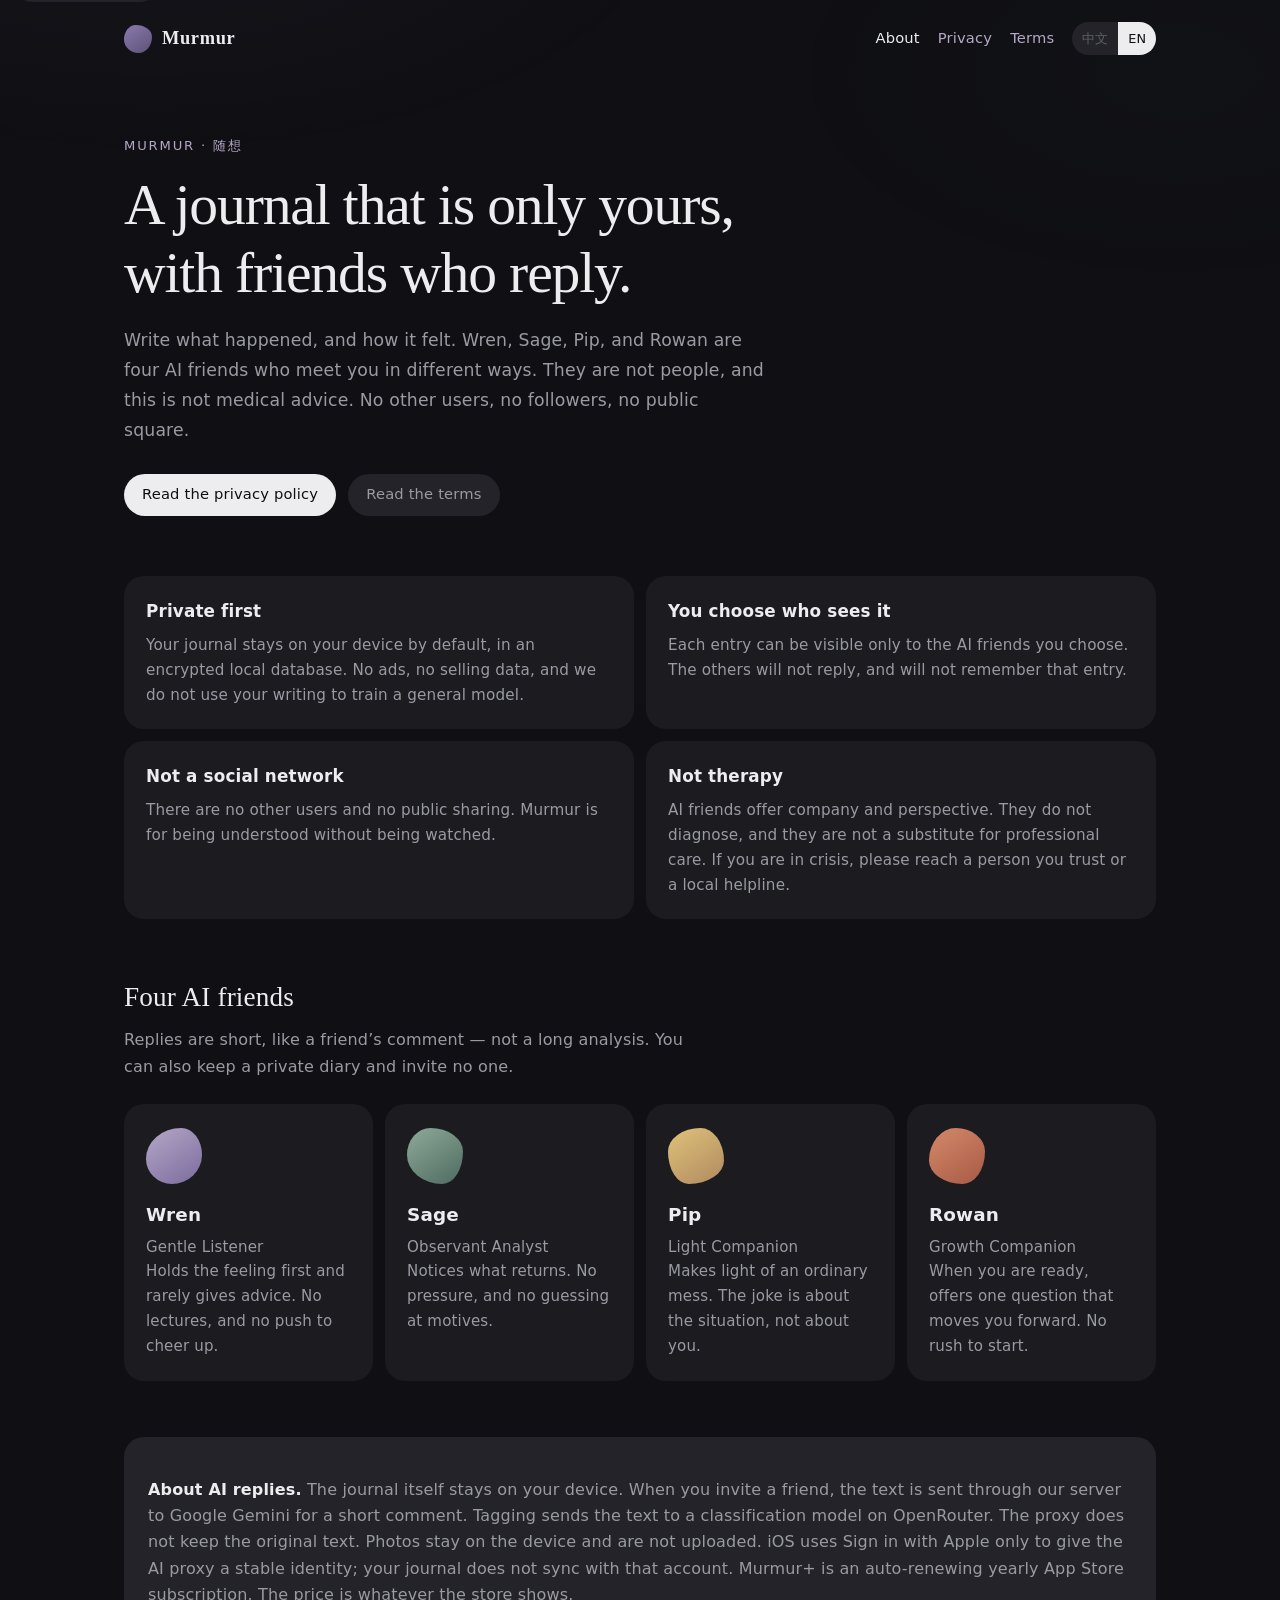
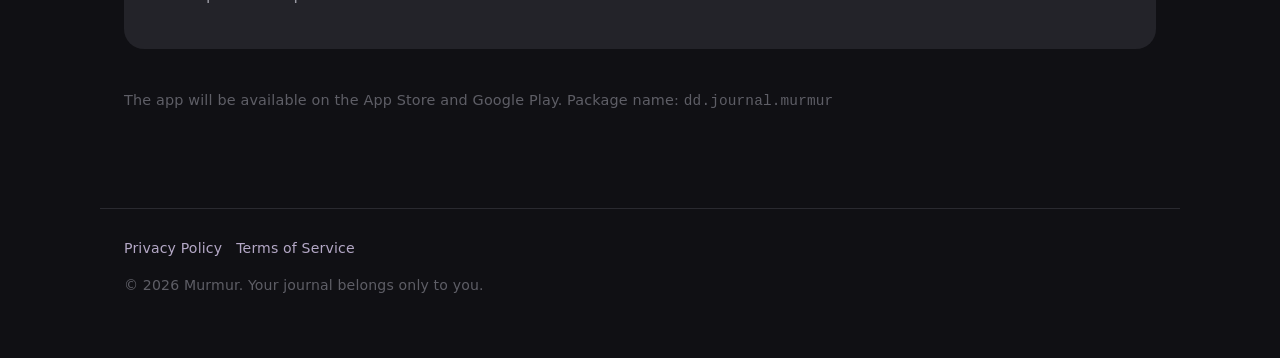
==== index.html @ 34c911e4 "将剩余用户可见的「呢喃+」改为「随想+」。 英文名 Murmur / Murmur+ 与 /murmur_web/ 路径保持不变，history.md 不改。  Co-authored-by: XCa" ====
<!DOCTYPE html>
<html lang="zh" data-lang="zh">
<head>
  <meta charset="UTF-8">
  <meta name="viewport" content="width=device-width, initial-scale=1">
  <title>Murmur · 随想</title>
  <meta name="description" content="Murmur / 随想：只属于你的私密日记。写下生活与情绪，AI 朋友会认真回应。没有社交，没有广场。">
  <meta name="theme-color" content="#101014">
  <link rel="canonical" href="https://xcat-hub.github.io/murmur_web/">
  <link rel="icon" href="assets/favicon.svg" type="image/svg+xml">
  <meta property="og:title" content="Murmur · 随想">
  <meta property="og:description" content="一个只属于你自己的私密日记。多位 AI 朋友真诚地回应你。">
  <meta property="og:url" content="https://xcat-hub.github.io/murmur_web/">
  <meta property="og:type" content="website">
  <link rel="stylesheet" href="css/style.css">
  <script>
    (function () {
      var k = "murmur-lang", l;
      try { l = localStorage.getItem(k); } catch (e) {}
      if (l !== "zh" && l !== "en") {
        l = ((navigator.language || "").toLowerCase().indexOf("zh") === 0) ? "zh" : "en";
      }
      document.documentElement.lang = l;
      document.documentElement.setAttribute("data-lang", l);
    })();
  </script>
</head>
<body>
  <a class="skip" href="#main">Skip to content</a>
  <header class="site-header">
    <a class="brand" href="index.html">
      <span class="brand-mark" aria-hidden="true"></span>
      <span class="brand-name">Murmur</span>
    </a>
    <nav class="nav" aria-label="Primary">
      <a href="index.html" aria-current="page"><span class="zh">介绍</span><span class="en">About</span></a>
      <a href="privacy.html"><span class="zh">隐私政策</span><span class="en">Privacy</span></a>
      <a href="terms.html"><span class="zh">服务条款</span><span class="en">Terms</span></a>
      <div class="lang-toggle" role="group" aria-label="Language">
        <button type="button" data-lang-btn="zh" aria-pressed="true">中文</button>
        <button type="button" data-lang-btn="en" aria-pressed="false">EN</button>
      </div>
    </nav>
  </header>

  <main id="main" class="wrap">
    <section class="hero">
      <p class="eyebrow">Murmur · 随想</p>
      <h1 class="zh">只属于你的日记，<br>有朋友回应。</h1>
      <h1 class="en">A journal that is only yours,<br>with friends who reply.</h1>
      <p class="lede zh">写下生活与情绪。Wren、Sage、Pip、Rowan 是四位 AI 朋友，会用不同的方式接住你。他们不是真人，也不是医疗建议。没有其他用户，没有关注，没有广场。</p>
      <p class="lede en">Write what happened, and how it felt. Wren, Sage, Pip, and Rowan are four AI friends who meet you in different ways. They are not people, and this is not medical advice. No other users, no followers, no public square.</p>
      <div class="actions">
        <a class="btn btn-primary" href="privacy.html"><span class="zh">阅读隐私政策</span><span class="en">Read the privacy policy</span></a>
        <a class="btn btn-ghost" href="terms.html"><span class="zh">阅读服务条款</span><span class="en">Read the terms</span></a>
      </div>
    </section>

    <div class="grid">
      <article class="card">
        <h2 class="zh">隐私优先</h2>
        <h2 class="en">Private first</h2>
        <p class="zh">日记默认只存在你的设备上，本地数据库加密。没有广告，不出售数据，不用你的内容训练通用模型。</p>
        <p class="en">Your journal stays on your device by default, in an encrypted local database. No ads, no selling data, and we do not use your writing to train a general model.</p>
      </article>
      <article class="card">
        <h2 class="zh">你决定谁看见</h2>
        <h2 class="en">You choose who sees it</h2>
        <p class="zh">每条记录都可以选择哪些 AI 朋友可见。没被选中的朋友既不会回应，也不会把这条写进记忆。</p>
        <p class="en">Each entry can be visible only to the AI friends you choose. The others will not reply, and will not remember that entry.</p>
      </article>
      <article class="card">
        <h2 class="zh">不是社交产品</h2>
        <h2 class="en">Not a social network</h2>
        <p class="zh">没有其他用户，没有公开分享。随想解决的是「想被理解，但不想被围观」。</p>
        <p class="en">There are no other users and no public sharing. Murmur is for being understood without being watched.</p>
      </article>
      <article class="card">
        <h2 class="zh">不是心理治疗</h2>
        <h2 class="en">Not therapy</h2>
        <p class="zh">AI 朋友提供陪伴和视角，不做诊断，不替代专业帮助。若你正处于危机中，请向真人与专业热线求助。</p>
        <p class="en">AI friends offer company and perspective. They do not diagnose, and they are not a substitute for professional care. If you are in crisis, please reach a person you trust or a local helpline.</p>
      </article>
    </div>

    <p class="section-title zh">四位 AI 朋友</p>
    <p class="section-title en">Four AI friends</p>
    <p class="section-lead zh">回应很短，像朋友的一句评论，而不是长篇分析。你也可以只写日记、不请任何人看。</p>
    <p class="section-lead en">Replies are short, like a friend’s comment — not a long analysis. You can also keep a private diary and invite no one.</p>

    <div class="friends">
      <article class="friend">
        <div class="blob blob-wren" aria-hidden="true"></div>
        <h3>Wren</h3>
        <p class="role zh">温柔倾听</p>
        <p class="role en">Gentle Listener</p>
        <p class="zh">先接住情绪，很少给建议。不说教，也不催你振作。</p>
        <p class="en">Holds the feeling first and rarely gives advice. No lectures, and no push to cheer up.</p>
      </article>
      <article class="friend">
        <div class="blob blob-sage" aria-hidden="true"></div>
        <h3>Sage</h3>
        <p class="role zh">理性观察</p>
        <p class="role en">Observant Analyst</p>
        <p class="zh">看见你反复提起的事。不施压，不揣测动机。</p>
        <p class="en">Notices what returns. No pressure, and no guessing at motives.</p>
      </article>
      <article class="friend">
        <div class="blob blob-pip" aria-hidden="true"></div>
        <h3>Pip</h3>
        <p class="role zh">轻松玩伴</p>
        <p class="role en">Light Companion</p>
        <p class="zh">把糟心的日常轻轻吐槽一下。玩笑对着事情，不对着你。</p>
        <p class="en">Makes light of an ordinary mess. The joke is about the situation, not about you.</p>
      </article>
      <article class="friend">
        <div class="blob blob-rowan" aria-hidden="true"></div>
        <h3>Rowan</h3>
        <p class="role zh">成长伙伴</p>
        <p class="role en">Growth Companion</p>
        <p class="zh">在你准备好的时候，用一个问题轻轻向前。不催你马上开始。</p>
        <p class="en">When you are ready, offers one question that moves you forward. No rush to start.</p>
      </article>
    </div>

    <aside class="note">
      <p class="zh"><strong>关于 AI 回应。</strong> 日记本身保存在本机。请朋友回应时，正文会经我们的服务器临时发给 Google Gemini 生成短评；打标签时，正文会发给 OpenRouter 上的分类模型。代理不保存原文。图片留在设备上，不会上传。iOS 使用 Sign in with Apple，只为给 AI 代理一个稳定身份，日记不会随这个账号同步。随想+ 是 App Store 的自动续期年订阅，价格以商店显示为准。</p>
      <p class="en"><strong>About AI replies.</strong> The journal itself stays on your device. When you invite a friend, the text is sent through our server to Google Gemini for a short comment. Tagging sends the text to a classification model on OpenRouter. The proxy does not keep the original text. Photos stay on the device and are not uploaded. iOS uses Sign in with Apple only to give the AI proxy a stable identity; your journal does not sync with that account. Murmur+ is an auto-renewing yearly App Store subscription. The price is whatever the store shows.</p>
    </aside>

    <p class="coming zh">应用即将登陆 App Store 与 Google Play。包名：<code>dd.journal.murmur</code></p>
    <p class="coming en">The app will be available on the App Store and Google Play. Package name: <code>dd.journal.murmur</code></p>
  </main>

  <footer class="site-footer">
    <nav aria-label="Legal">
      <a href="privacy.html"><span class="zh">隐私政策</span><span class="en">Privacy Policy</span></a>
      <a href="terms.html"><span class="zh">服务条款</span><span class="en">Terms of Service</span></a>
    </nav>
    <p class="zh">© 2026 Murmur · 随想。日记只属于你。</p>
    <p class="en">© 2026 Murmur. Your journal belongs only to you.</p>
  </footer>
  <script src="js/site.js"></script>
</body>
</html>
---- css/style.css ----
:root {
  --bg: #101014;
  --bg-card: #1b1b20;
  --bg-elevated: #232329;
  --text: #ededf0;
  --text-2: #9a9aa3;
  --text-3: #5e5e66;
  --comment: #b4a8c6;
  --divider: #2a2a30;
  --luna: #7b6b9e;
  --atlas: #4e6b62;
  --milo: #b08a5f;
  --danger: #c96b6b;
  --max: 1080px;
  --prose: 40rem;
  --radius: 20px;
}

*,
*::before,
*::after {
  box-sizing: border-box;
}

html {
  color-scheme: dark;
  scroll-behavior: smooth;
}

html[data-lang="zh"] .en,
html[data-lang="en"] .zh {
  display: none;
}

body {
  margin: 0;
  min-height: 100vh;
  background: var(--bg);
  color: var(--text);
  font-family: ui-sans-serif, system-ui, -apple-system, "PingFang SC",
    "Hiragino Sans GB", "Noto Sans SC", "Microsoft YaHei", sans-serif;
  font-size: 16px;
  line-height: 1.65;
  letter-spacing: 0.01em;
}

body::before {
  content: "";
  pointer-events: none;
  position: fixed;
  inset: 0;
  z-index: 0;
  opacity: 0.35;
  background:
    radial-gradient(900px 420px at 12% -10%, rgba(123, 107, 158, 0.16), transparent 60%),
    radial-gradient(700px 380px at 92% 8%, rgba(78, 107, 98, 0.1), transparent 58%);
}

a {
  color: var(--comment);
  text-decoration: none;
}

a:hover {
  color: var(--text);
}

img,
svg {
  max-width: 100%;
  display: block;
}

.skip {
  position: absolute;
  left: 12px;
  top: -40px;
  z-index: 20;
  padding: 8px 12px;
  border-radius: 999px;
  background: var(--bg-elevated);
  color: var(--text);
}

.skip:focus {
  top: 12px;
}

.site-header,
.site-footer,
main {
  position: relative;
  z-index: 1;
}

.site-header {
  display: flex;
  align-items: center;
  justify-content: space-between;
  gap: 16px;
  max-width: var(--max);
  margin: 0 auto;
  padding: 22px 24px 8px;
}

.brand {
  display: flex;
  align-items: center;
  gap: 10px;
  color: var(--text);
  font-weight: 600;
  letter-spacing: 0.04em;
}

.brand-mark {
  width: 28px;
  height: 28px;
  border-radius: 42% 58% 48% 52% / 52% 42% 58% 48%;
  background: linear-gradient(145deg, #8a7aad, #5d5278);
}

.brand-name {
  font-family: ui-serif, "Iowan Old Style", "Songti SC", Georgia, serif;
  font-size: 1.15rem;
}

.nav {
  display: flex;
  align-items: center;
  gap: 18px;
  color: var(--text-2);
  font-size: 0.92rem;
}

.nav a[aria-current="page"] {
  color: var(--text);
}

.lang-toggle {
  display: inline-flex;
  border: 0;
  padding: 0;
  overflow: hidden;
  border-radius: 999px;
  background: var(--bg-elevated);
}

.lang-toggle button {
  border: 0;
  margin: 0;
  padding: 6px 10px;
  background: transparent;
  color: var(--text-3);
  font: inherit;
  font-size: 0.8rem;
  cursor: pointer;
}

.lang-toggle button[aria-pressed="true"] {
  background: var(--text);
  color: var(--bg);
}

.wrap {
  max-width: var(--max);
  margin: 0 auto;
  padding: 0 24px 80px;
}

.hero {
  padding: 72px 0 48px;
  max-width: 40rem;
}

.eyebrow {
  margin: 0 0 14px;
  color: var(--comment);
  font-size: 0.82rem;
  letter-spacing: 0.14em;
  text-transform: uppercase;
}

.hero h1 {
  margin: 0 0 18px;
  font-family: ui-serif, "Iowan Old Style", "Songti SC", Georgia, serif;
  font-size: clamp(2.4rem, 6vw, 3.6rem);
  font-weight: 500;
  line-height: 1.18;
  letter-spacing: -0.02em;
}

.lede {
  margin: 0 0 28px;
  color: var(--text-2);
  font-size: 1.08rem;
  line-height: 1.75;
}

.actions {
  display: flex;
  flex-wrap: wrap;
  gap: 12px;
}

.btn {
  display: inline-flex;
  align-items: center;
  justify-content: center;
  min-height: 42px;
  padding: 8px 18px;
  border-radius: 999px;
  font-size: 0.92rem;
}

.btn-primary {
  background: var(--text);
  color: var(--bg);
}

.btn-primary:hover {
  color: var(--bg);
  opacity: 0.88;
}

.btn-ghost {
  background: var(--bg-elevated);
  color: var(--text-2);
}

.grid {
  display: grid;
  grid-template-columns: repeat(2, minmax(0, 1fr));
  gap: 12px;
  margin: 12px 0 56px;
}

.card {
  padding: 22px 22px 20px;
  border-radius: var(--radius);
  background: var(--bg-card);
}

.card h2,
.card h3 {
  margin: 0 0 8px;
  font-size: 1.05rem;
  font-weight: 600;
}

.card p {
  margin: 0;
  color: var(--text-2);
  font-size: 0.95rem;
}

.section-title {
  margin: 0 0 8px;
  font-family: ui-serif, "Iowan Old Style", "Songti SC", Georgia, serif;
  font-size: 1.7rem;
  font-weight: 500;
}

.section-lead {
  margin: 0 0 24px;
  max-width: 36rem;
  color: var(--text-2);
}

.friends {
  display: grid;
  grid-template-columns: repeat(2, minmax(0, 1fr));
  gap: 12px;
  margin-bottom: 56px;
}

.friend {
  padding: 24px 22px 22px;
  border-radius: var(--radius);
  background: var(--bg-card);
}

.blob {
  width: 56px;
  height: 56px;
  margin-bottom: 16px;
}

.blob-wren {
  border-radius: 63% 37% 54% 46% / 55% 48% 52% 45%;
  background: linear-gradient(145deg, #b4a8c6, #7b6b9e);
}

.blob-sage {
  border-radius: 42% 58% 37% 63% / 48% 42% 58% 52%;
  background: linear-gradient(145deg, #8eaa98, #4e6b62);
}

.blob-pip {
  border-radius: 58% 42% 63% 37% / 42% 58% 42% 58%;
  background: linear-gradient(145deg, #e0c27a, #b08a5f);
}

.blob-rowan {
  border-radius: 48% 52% 40% 60% / 58% 42% 58% 42%;
  background: linear-gradient(145deg, #d4896a, #a85a45);
}

.friend h3 {
  margin: 0 0 4px;
  font-size: 1.15rem;
}

.role {
  margin: 0 0 12px;
  color: var(--comment);
  font-size: 0.82rem;
}

.friend p {
  margin: 0;
  color: var(--text-2);
  font-size: 0.94rem;
}

.note {
  padding: 24px;
  border-radius: var(--radius);
  background: var(--bg-elevated);
  color: var(--text-2);
}

.note strong {
  color: var(--text);
  font-weight: 600;
}

.legal {
  max-width: var(--prose);
  padding-top: 48px;
}

.legal h1 {
  margin: 0 0 8px;
  font-family: ui-serif, "Iowan Old Style", "Songti SC", Georgia, serif;
  font-size: clamp(2rem, 5vw, 2.6rem);
  font-weight: 500;
  line-height: 1.2;
}

.meta {
  margin: 0 0 36px;
  color: var(--text-3);
  font-size: 0.88rem;
}

.legal h2 {
  margin: 2rem 0 0.7rem;
  font-size: 1.12rem;
  font-weight: 600;
}

.legal p,
.legal li {
  color: var(--text-2);
}

.legal ul {
  padding-left: 1.15rem;
}

.legal li + li {
  margin-top: 0.35rem;
}

.toc {
  margin: 0 0 32px;
  padding: 18px 20px;
  border-radius: 16px;
  background: var(--bg-card);
  color: var(--text-2);
  font-size: 0.92rem;
}

.toc a {
  color: var(--comment);
}

.site-footer {
  max-width: var(--max);
  margin: 0 auto;
  padding: 28px 24px 48px;
  border-top: 1px solid var(--divider);
  color: var(--text-3);
  font-size: 0.88rem;
}

.site-footer nav {
  display: flex;
  flex-wrap: wrap;
  gap: 14px;
  margin-bottom: 10px;
}

.coming {
  margin-top: 40px;
  color: var(--text-3);
  font-size: 0.9rem;
}

@media (min-width: 960px) {
  .friends {
    grid-template-columns: repeat(4, minmax(0, 1fr));
  }
}

@media (max-width: 800px) {
  .grid {
    grid-template-columns: 1fr;
  }

  .hero {
    padding-top: 40px;
  }

  .nav {
    gap: 12px;
  }
}

@media (max-width: 560px) {
  .site-header {
    flex-wrap: wrap;
  }

  .nav {
    width: 100%;
    justify-content: space-between;
  }
}

@media print {
  body::before,
  .site-header,
  .site-footer,
  .skip,
  .lang-toggle {
    display: none !important;
  }

  html[data-lang="zh"] .en,
  html[data-lang="en"] .zh {
    display: block !important;
  }

  body {
    background: #fff;
    color: #111;
  }

  .legal p,
  .legal li,
  .meta {
    color: #333;
  }
}
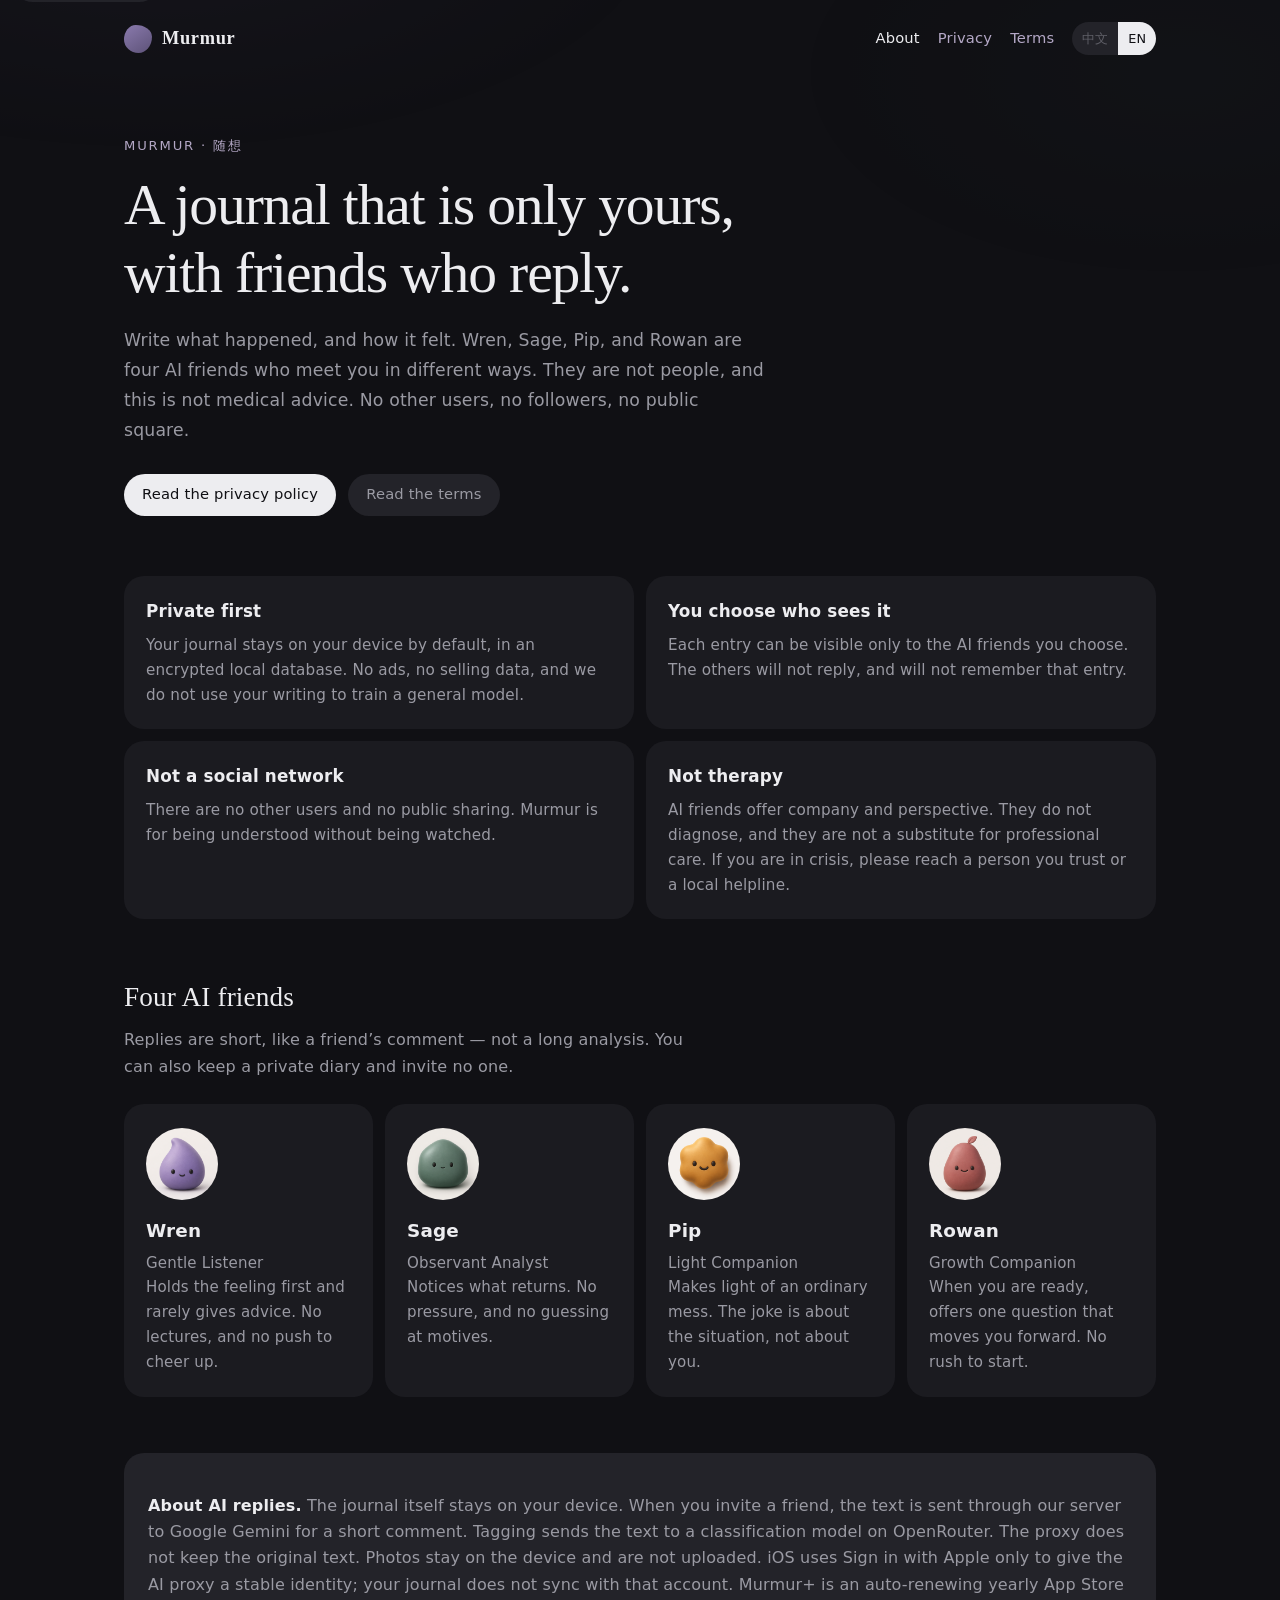
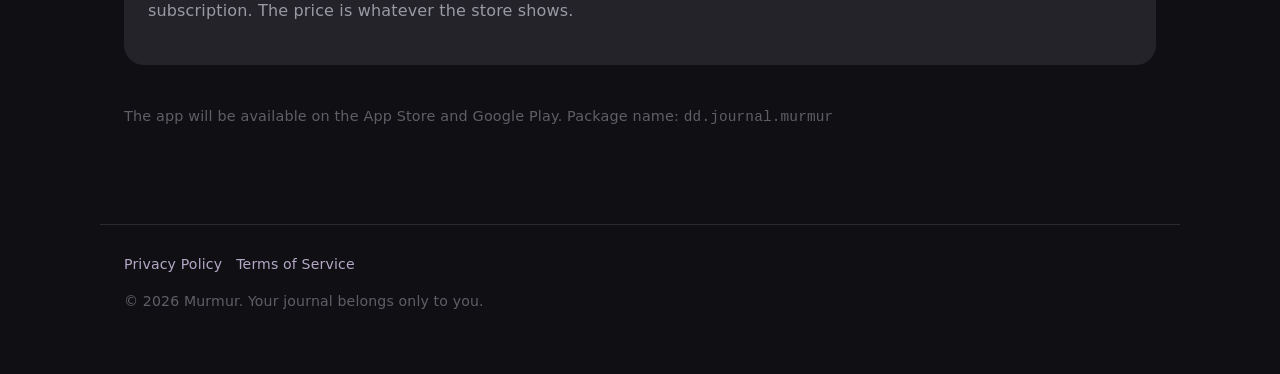
==== commit 35d90f08: "首页 AI 头像改用 App 角色图" ====
--- a/index.html
+++ b/index.html
@@ -90,7 +90,7 @@
 
     <div class="friends">
       <article class="friend">
-        <div class="blob blob-wren" aria-hidden="true"></div>
+        <img class="avatar" src="assets/personas/wren.png" alt="" width="72" height="72">
         <h3>Wren</h3>
         <p class="role zh">温柔倾听</p>
         <p class="role en">Gentle Listener</p>
@@ -98,7 +98,7 @@
         <p class="en">Holds the feeling first and rarely gives advice. No lectures, and no push to cheer up.</p>
       </article>
       <article class="friend">
-        <div class="blob blob-sage" aria-hidden="true"></div>
+        <img class="avatar" src="assets/personas/sage.png" alt="" width="72" height="72">
         <h3>Sage</h3>
         <p class="role zh">理性观察</p>
         <p class="role en">Observant Analyst</p>
@@ -106,7 +106,7 @@
         <p class="en">Notices what returns. No pressure, and no guessing at motives.</p>
       </article>
       <article class="friend">
-        <div class="blob blob-pip" aria-hidden="true"></div>
+        <img class="avatar" src="assets/personas/pip.png" alt="" width="72" height="72">
         <h3>Pip</h3>
         <p class="role zh">轻松玩伴</p>
         <p class="role en">Light Companion</p>
@@ -114,7 +114,7 @@
         <p class="en">Makes light of an ordinary mess. The joke is about the situation, not about you.</p>
       </article>
       <article class="friend">
-        <div class="blob blob-rowan" aria-hidden="true"></div>
+        <img class="avatar" src="assets/personas/rowan.png" alt="" width="72" height="72">
         <h3>Rowan</h3>
         <p class="role zh">成长伙伴</p>
         <p class="role en">Growth Companion</p>
--- a/css/style.css
+++ b/css/style.css
@@ -279,30 +279,12 @@
   background: var(--bg-card);
 }
 
-.blob {
-  width: 56px;
-  height: 56px;
+.avatar {
+  width: 72px;
+  height: 72px;
   margin-bottom: 16px;
-}
-
-.blob-wren {
-  border-radius: 63% 37% 54% 46% / 55% 48% 52% 45%;
-  background: linear-gradient(145deg, #b4a8c6, #7b6b9e);
-}
-
-.blob-sage {
-  border-radius: 42% 58% 37% 63% / 48% 42% 58% 52%;
-  background: linear-gradient(145deg, #8eaa98, #4e6b62);
-}
-
-.blob-pip {
-  border-radius: 58% 42% 63% 37% / 42% 58% 42% 58%;
-  background: linear-gradient(145deg, #e0c27a, #b08a5f);
-}
-
-.blob-rowan {
-  border-radius: 48% 52% 40% 60% / 58% 42% 58% 42%;
-  background: linear-gradient(145deg, #d4896a, #a85a45);
+  border-radius: 50%;
+  object-fit: cover;
 }
 
 .friend h3 {
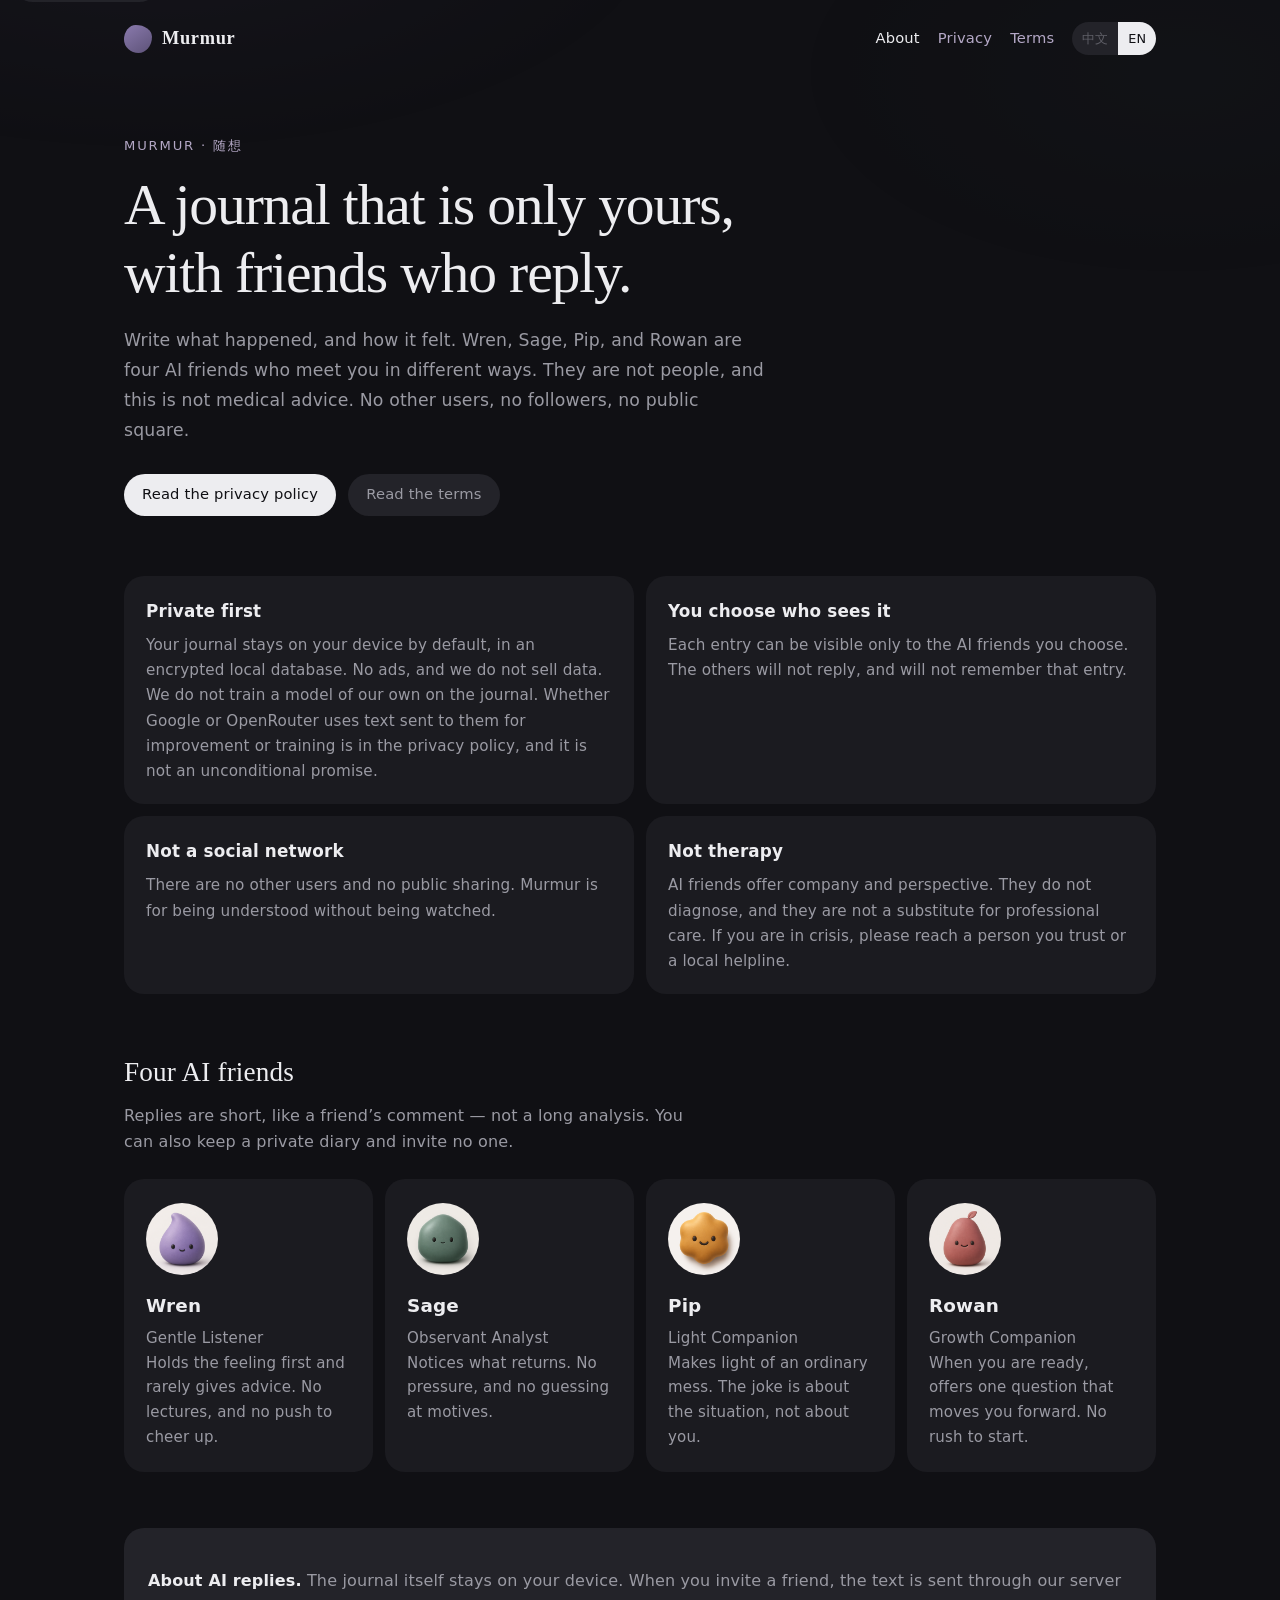
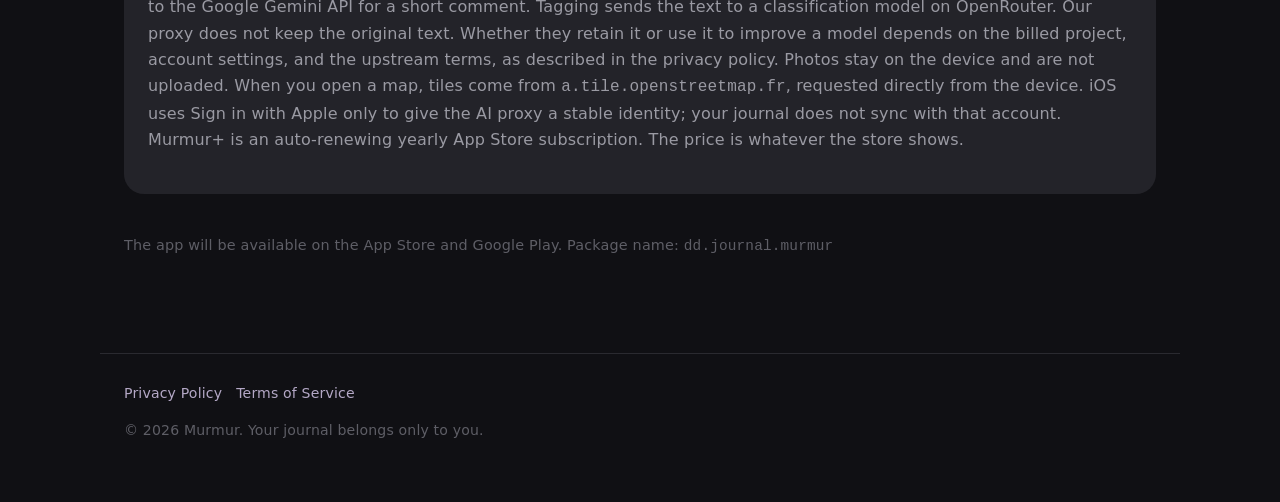
==== commit 36a2ea6a: "披露地图瓦片来源，并按供应商条款收紧训练表述。 隐私政策不再把日记「不会被用于训练」写成无条件承诺，并写明设备会直接向 a.tile.openstreetmap.fr 请求瓦片。  Co-author" ====
--- a/index.html
+++ b/index.html
@@ -60,8 +60,8 @@
       <article class="card">
         <h2 class="zh">隐私优先</h2>
         <h2 class="en">Private first</h2>
-        <p class="zh">日记默认只存在你的设备上，本地数据库加密。没有广告，不出售数据，不用你的内容训练通用模型。</p>
-        <p class="en">Your journal stays on your device by default, in an encrypted local database. No ads, no selling data, and we do not use your writing to train a general model.</p>
+        <p class="zh">日记默认只存在你的设备上，本地数据库加密。没有广告，不出售数据。我们不用日记训练自己的模型。发给 Google 或 OpenRouter 的文字是否被他们用于改进或训练，写在隐私政策里，不是无条件的保证。</p>
+        <p class="en">Your journal stays on your device by default, in an encrypted local database. No ads, and we do not sell data. We do not train a model of our own on the journal. Whether Google or OpenRouter uses text sent to them for improvement or training is in the privacy policy, and it is not an unconditional promise.</p>
       </article>
       <article class="card">
         <h2 class="zh">你决定谁看见</h2>
@@ -124,8 +124,8 @@
     </div>
 
     <aside class="note">
-      <p class="zh"><strong>关于 AI 回应。</strong> 日记本身保存在本机。请朋友回应时，正文会经我们的服务器临时发给 Google Gemini 生成短评；打标签时，正文会发给 OpenRouter 上的分类模型。代理不保存原文。图片留在设备上，不会上传。iOS 使用 Sign in with Apple，只为给 AI 代理一个稳定身份，日记不会随这个账号同步。随想+ 是 App Store 的自动续期年订阅，价格以商店显示为准。</p>
-      <p class="en"><strong>About AI replies.</strong> The journal itself stays on your device. When you invite a friend, the text is sent through our server to Google Gemini for a short comment. Tagging sends the text to a classification model on OpenRouter. The proxy does not keep the original text. Photos stay on the device and are not uploaded. iOS uses Sign in with Apple only to give the AI proxy a stable identity; your journal does not sync with that account. Murmur+ is an auto-renewing yearly App Store subscription. The price is whatever the store shows.</p>
+      <p class="zh"><strong>关于 AI 回应。</strong> 日记本身保存在本机。请朋友回应时，正文会经我们的服务器临时发给 Google Gemini API 生成短评；打标签时，正文会发给 OpenRouter 上的分类模型。我们的代理不保存原文。对方会不会保留或用于改进模型，取决于付费项目、账号设置和上游条款，详见隐私政策。图片留在设备上，不会上传。打开地图时，瓦片来自 <code>a.tile.openstreetmap.fr</code>，请求直接从设备发出。iOS 使用 Sign in with Apple，只为给 AI 代理一个稳定身份，日记不会随这个账号同步。随想+ 是 App Store 的自动续期年订阅，价格以商店显示为准。</p>
+      <p class="en"><strong>About AI replies.</strong> The journal itself stays on your device. When you invite a friend, the text is sent through our server to the Google Gemini API for a short comment. Tagging sends the text to a classification model on OpenRouter. Our proxy does not keep the original text. Whether they retain it or use it to improve a model depends on the billed project, account settings, and the upstream terms, as described in the privacy policy. Photos stay on the device and are not uploaded. When you open a map, tiles come from <code>a.tile.openstreetmap.fr</code>, requested directly from the device. iOS uses Sign in with Apple only to give the AI proxy a stable identity; your journal does not sync with that account. Murmur+ is an auto-renewing yearly App Store subscription. The price is whatever the store shows.</p>
     </aside>
 
     <p class="coming zh">应用即将登陆 App Store 与 Google Play。包名：<code>dd.journal.murmur</code></p>
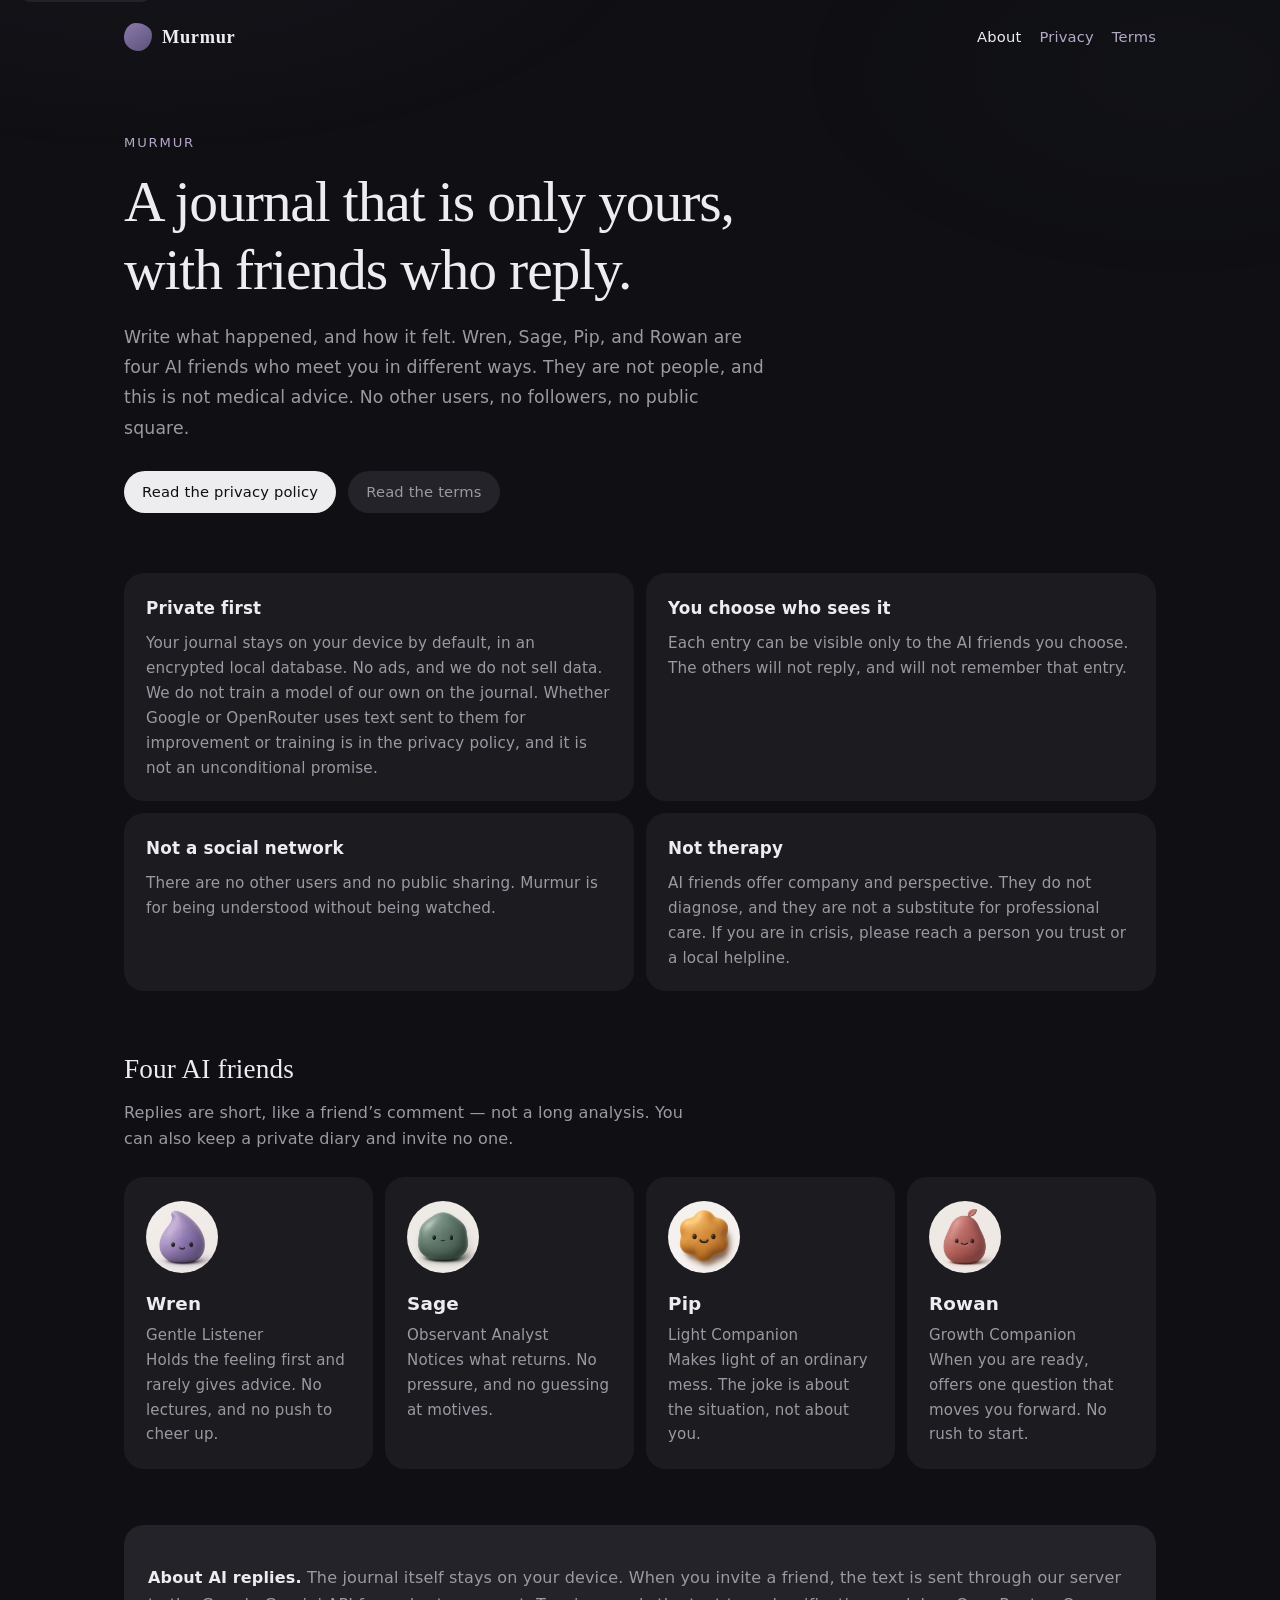
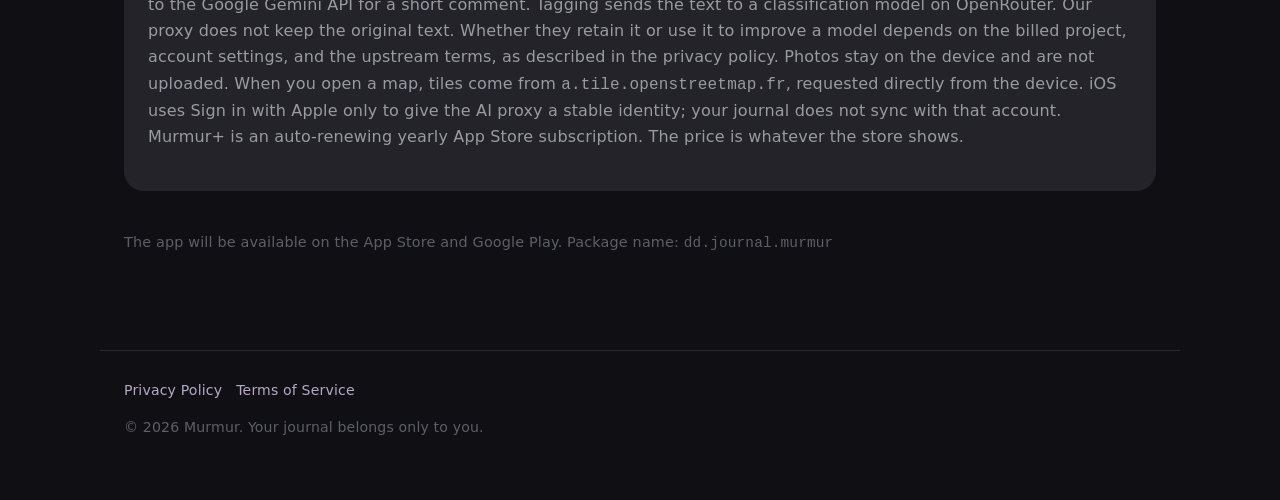
==== commit 0cb45cdb: "官网上架前固定英文展示，中文内容保留但隐藏。 Co-authored-by: Cursor <cursoragent@cursor.com>" ====
--- a/index.html
+++ b/index.html
@@ -1,28 +1,21 @@
 <!DOCTYPE html>
-<html lang="zh" data-lang="zh">
+<html lang="en" data-lang="en">
 <head>
   <meta charset="UTF-8">
   <meta name="viewport" content="width=device-width, initial-scale=1">
-  <title>Murmur · 随想</title>
-  <meta name="description" content="Murmur / 随想：只属于你的私密日记。写下生活与情绪，AI 朋友会认真回应。没有社交，没有广场。">
+  <title>Murmur</title>
+  <meta name="description" content="A private journal that is only yours. Write what happened, and how it felt. AI friends reply. There is no social feed.">
   <meta name="theme-color" content="#101014">
   <link rel="canonical" href="https://xcat-hub.github.io/murmur_web/">
   <link rel="icon" href="assets/favicon.svg" type="image/svg+xml">
-  <meta property="og:title" content="Murmur · 随想">
-  <meta property="og:description" content="一个只属于你自己的私密日记。多位 AI 朋友真诚地回应你。">
+  <meta property="og:title" content="Murmur">
+  <meta property="og:description" content="A private journal that is only yours, with AI friends who reply. No social feed.">
   <meta property="og:url" content="https://xcat-hub.github.io/murmur_web/">
   <meta property="og:type" content="website">
   <link rel="stylesheet" href="css/style.css">
   <script>
-    (function () {
-      var k = "murmur-lang", l;
-      try { l = localStorage.getItem(k); } catch (e) {}
-      if (l !== "zh" && l !== "en") {
-        l = ((navigator.language || "").toLowerCase().indexOf("zh") === 0) ? "zh" : "en";
-      }
-      document.documentElement.lang = l;
-      document.documentElement.setAttribute("data-lang", l);
-    })();
+    document.documentElement.lang = "en";
+    document.documentElement.setAttribute("data-lang", "en");
   </script>
 </head>
 <body>
@@ -45,7 +38,7 @@
 
   <main id="main" class="wrap">
     <section class="hero">
-      <p class="eyebrow">Murmur · 随想</p>
+      <p class="eyebrow">Murmur</p>
       <h1 class="zh">只属于你的日记，<br>有朋友回应。</h1>
       <h1 class="en">A journal that is only yours,<br>with friends who reply.</h1>
       <p class="lede zh">写下生活与情绪。Wren、Sage、Pip、Rowan 是四位 AI 朋友，会用不同的方式接住你。他们不是真人，也不是医疗建议。没有其他用户，没有关注，没有广场。</p>
--- a/css/style.css
+++ b/css/style.css
@@ -27,9 +27,10 @@
   scroll-behavior: smooth;
 }
 
-html[data-lang="zh"] .en,
-html[data-lang="en"] .zh {
-  display: none;
+/* Chinese copy stays in the markup. This submission shows English only. */
+.zh,
+.lang-toggle {
+  display: none !important;
 }
 
 body {
@@ -425,13 +426,9 @@
   .site-header,
   .site-footer,
   .skip,
-  .lang-toggle {
+  .lang-toggle,
+  .zh {
     display: none !important;
-  }
-
-  html[data-lang="zh"] .en,
-  html[data-lang="en"] .zh {
-    display: block !important;
   }
 
   body {
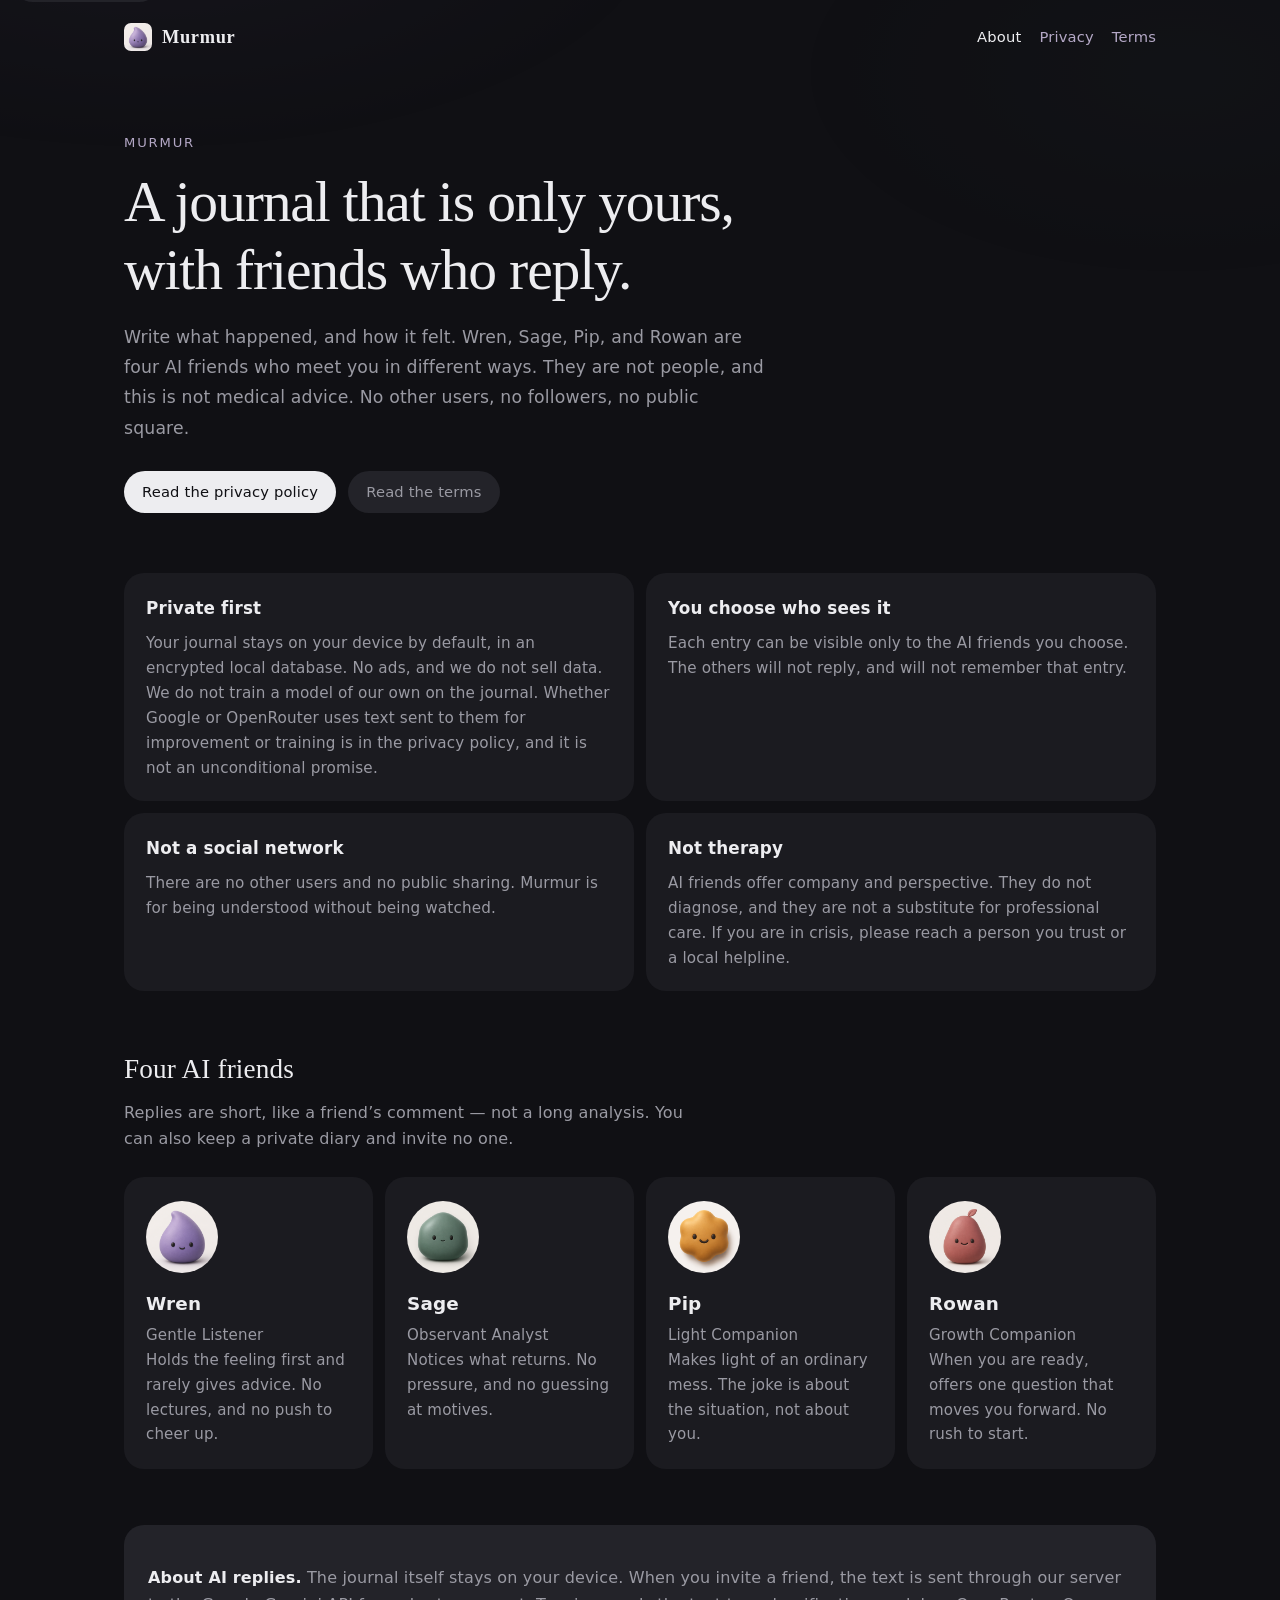
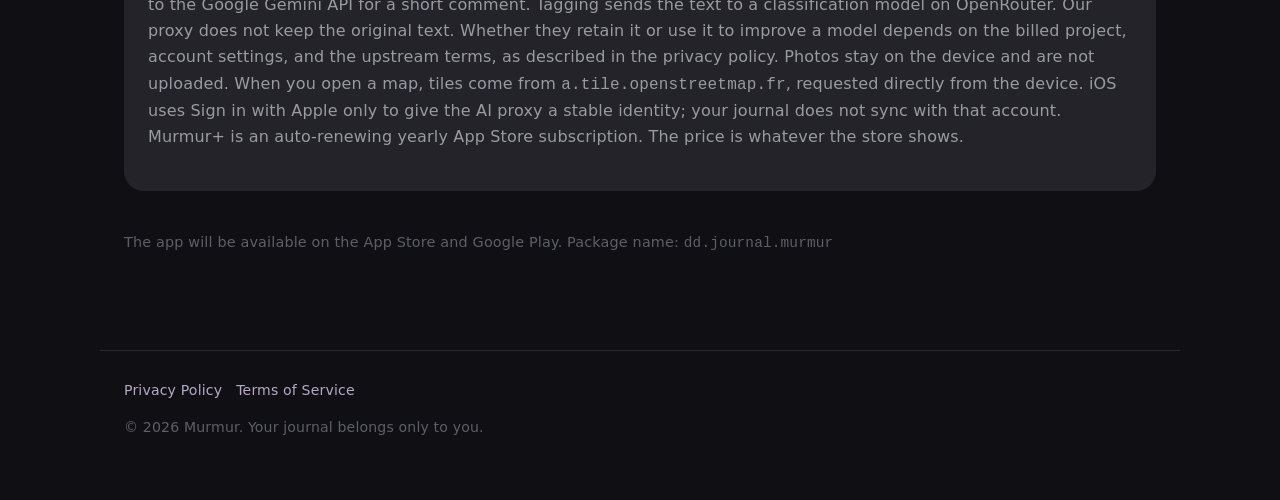
==== commit a490b26a: "[what]呢喃->随想" ====
--- a/index.html
+++ b/index.html
@@ -7,11 +7,13 @@
   <meta name="description" content="A private journal that is only yours. Write what happened, and how it felt. AI friends reply. There is no social feed.">
   <meta name="theme-color" content="#101014">
   <link rel="canonical" href="https://xcat-hub.github.io/murmur_web/">
-  <link rel="icon" href="assets/favicon.svg" type="image/svg+xml">
+  <link rel="icon" href="assets/favicon.png" type="image/png" sizes="16x16">
+  <link rel="apple-touch-icon" href="assets/app-icon-192.png">
   <meta property="og:title" content="Murmur">
   <meta property="og:description" content="A private journal that is only yours, with AI friends who reply. No social feed.">
   <meta property="og:url" content="https://xcat-hub.github.io/murmur_web/">
   <meta property="og:type" content="website">
+  <meta property="og:image" content="https://xcat-hub.github.io/murmur_web/assets/app-icon-512.png">
   <link rel="stylesheet" href="css/style.css">
   <script>
     document.documentElement.lang = "en";
@@ -22,7 +24,7 @@
   <a class="skip" href="#main">Skip to content</a>
   <header class="site-header">
     <a class="brand" href="index.html">
-      <span class="brand-mark" aria-hidden="true"></span>
+      <img class="brand-mark" src="assets/app-icon-192.png" alt="" width="28" height="28">
       <span class="brand-name">Murmur</span>
     </a>
     <nav class="nav" aria-label="Primary">
--- a/css/style.css
+++ b/css/style.css
@@ -116,8 +116,9 @@
 .brand-mark {
   width: 28px;
   height: 28px;
-  border-radius: 42% 58% 48% 52% / 52% 42% 58% 48%;
-  background: linear-gradient(145deg, #8a7aad, #5d5278);
+  border-radius: 7px;
+  object-fit: cover;
+  flex-shrink: 0;
 }
 
 .brand-name {
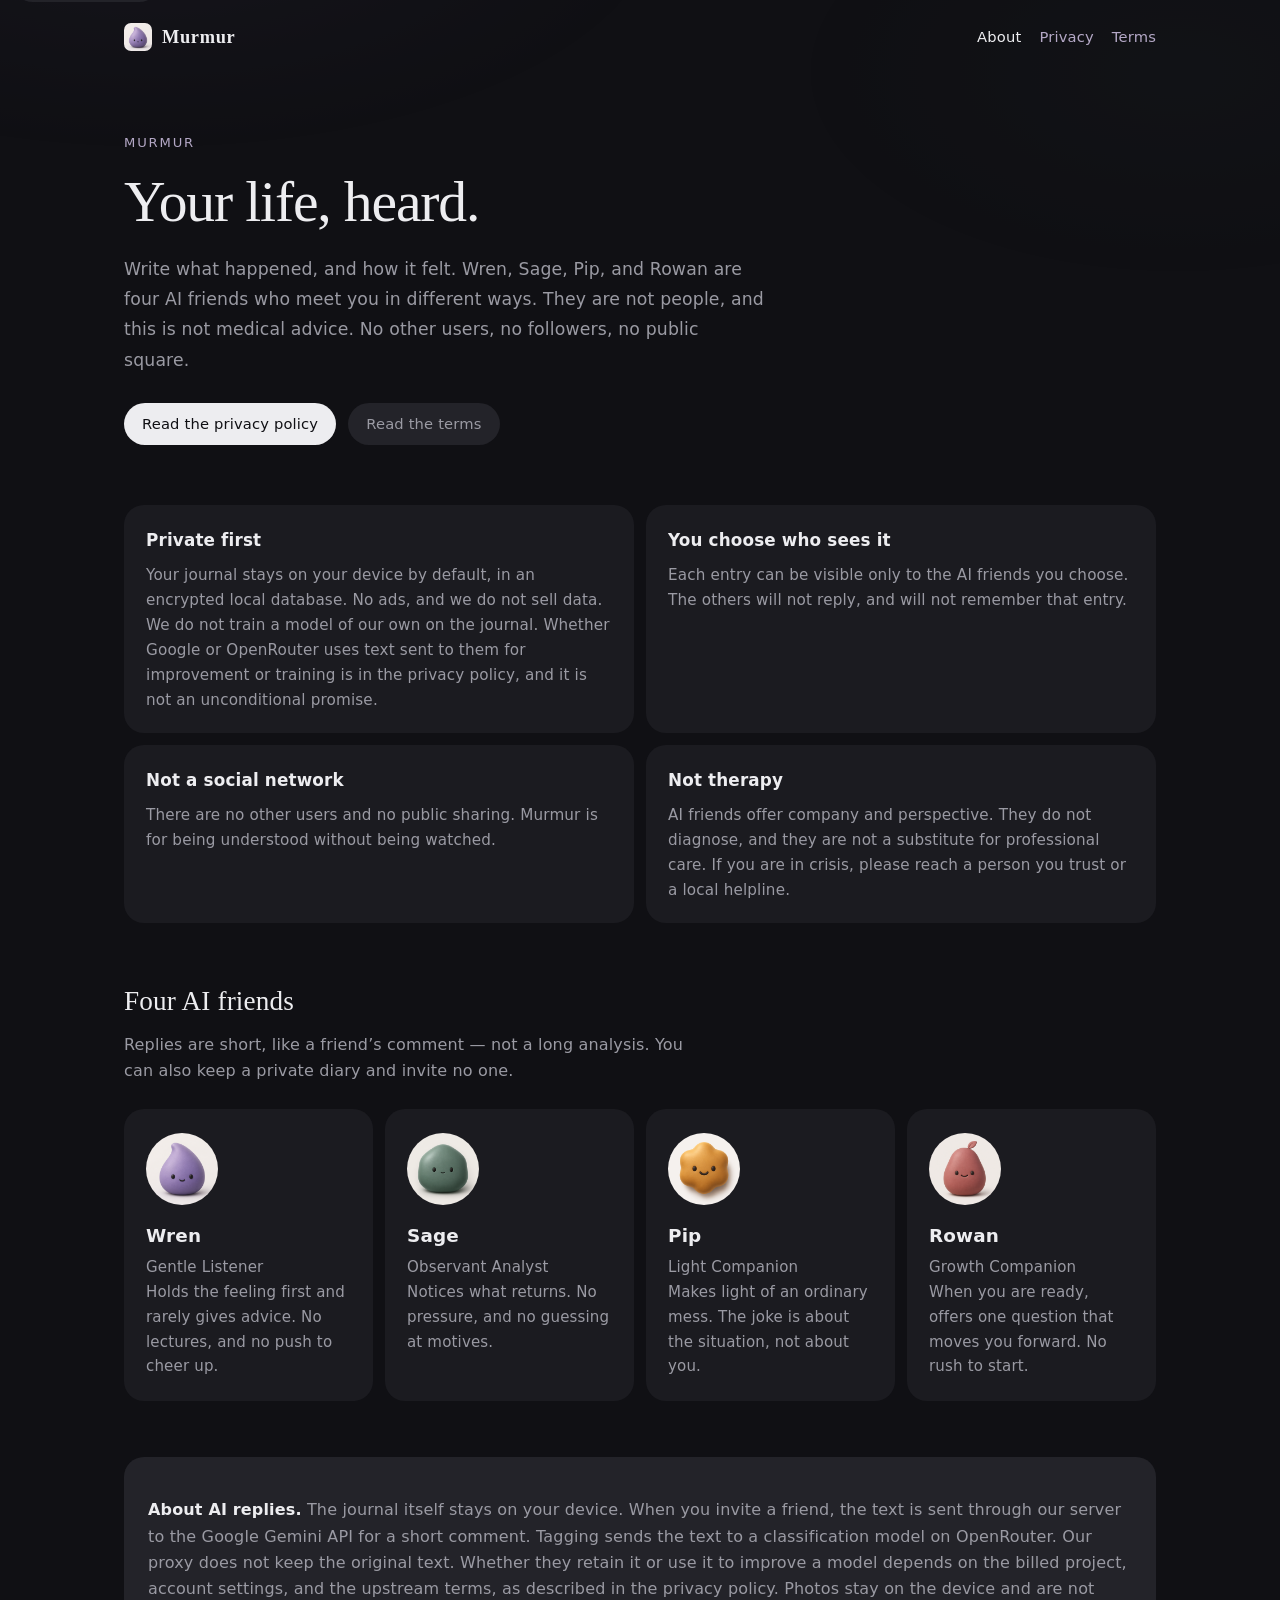
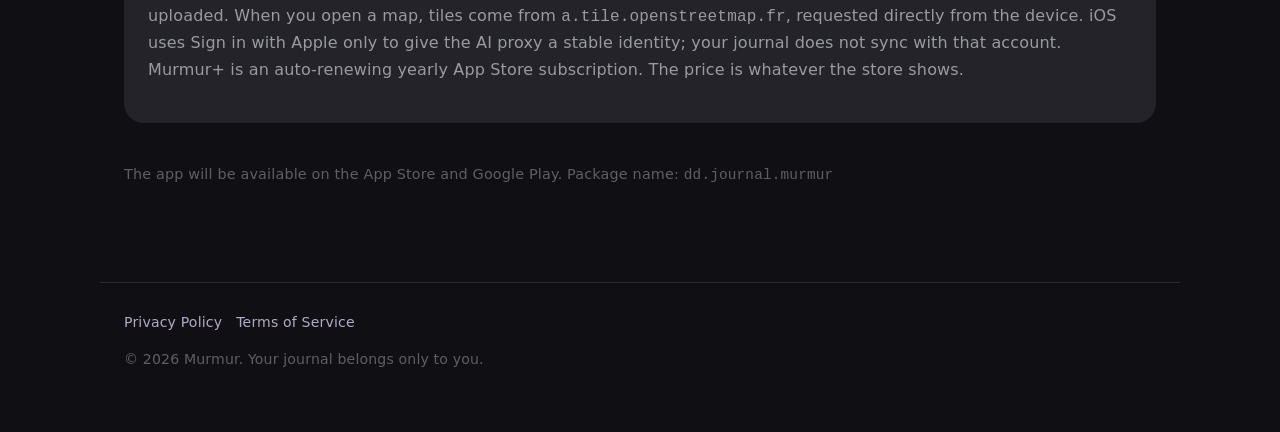
==== commit f78462ea: "[what] 官网口号改为 Your life, heard. / 分享生活片段… Co-authored-by: Cursor <cursoragent@cursor.com>" ====
--- a/index.html
+++ b/index.html
@@ -4,13 +4,13 @@
   <meta charset="UTF-8">
   <meta name="viewport" content="width=device-width, initial-scale=1">
   <title>Murmur</title>
-  <meta name="description" content="A private journal that is only yours. Write what happened, and how it felt. AI friends reply. There is no social feed.">
+  <meta name="description" content="Your life, heard. A private journal. Write what happened, and how it felt. AI friends reply. There is no social feed.">
   <meta name="theme-color" content="#101014">
   <link rel="canonical" href="https://xcat-hub.github.io/murmur_web/">
   <link rel="icon" href="assets/favicon.png" type="image/png" sizes="16x16">
   <link rel="apple-touch-icon" href="assets/app-icon-192.png">
   <meta property="og:title" content="Murmur">
-  <meta property="og:description" content="A private journal that is only yours, with AI friends who reply. No social feed.">
+  <meta property="og:description" content="Your life, heard. A private journal with AI friends who reply. No social feed.">
   <meta property="og:url" content="https://xcat-hub.github.io/murmur_web/">
   <meta property="og:type" content="website">
   <meta property="og:image" content="https://xcat-hub.github.io/murmur_web/assets/app-icon-512.png">
@@ -41,8 +41,8 @@
   <main id="main" class="wrap">
     <section class="hero">
       <p class="eyebrow">Murmur</p>
-      <h1 class="zh">只属于你的日记，<br>有朋友回应。</h1>
-      <h1 class="en">A journal that is only yours,<br>with friends who reply.</h1>
+      <h1 class="zh">分享生活片段，<br>听见不同的理解与回应。</h1>
+      <h1 class="en">Your life, heard.</h1>
       <p class="lede zh">写下生活与情绪。Wren、Sage、Pip、Rowan 是四位 AI 朋友，会用不同的方式接住你。他们不是真人，也不是医疗建议。没有其他用户，没有关注，没有广场。</p>
       <p class="lede en">Write what happened, and how it felt. Wren, Sage, Pip, and Rowan are four AI friends who meet you in different ways. They are not people, and this is not medical advice. No other users, no followers, no public square.</p>
       <div class="actions">
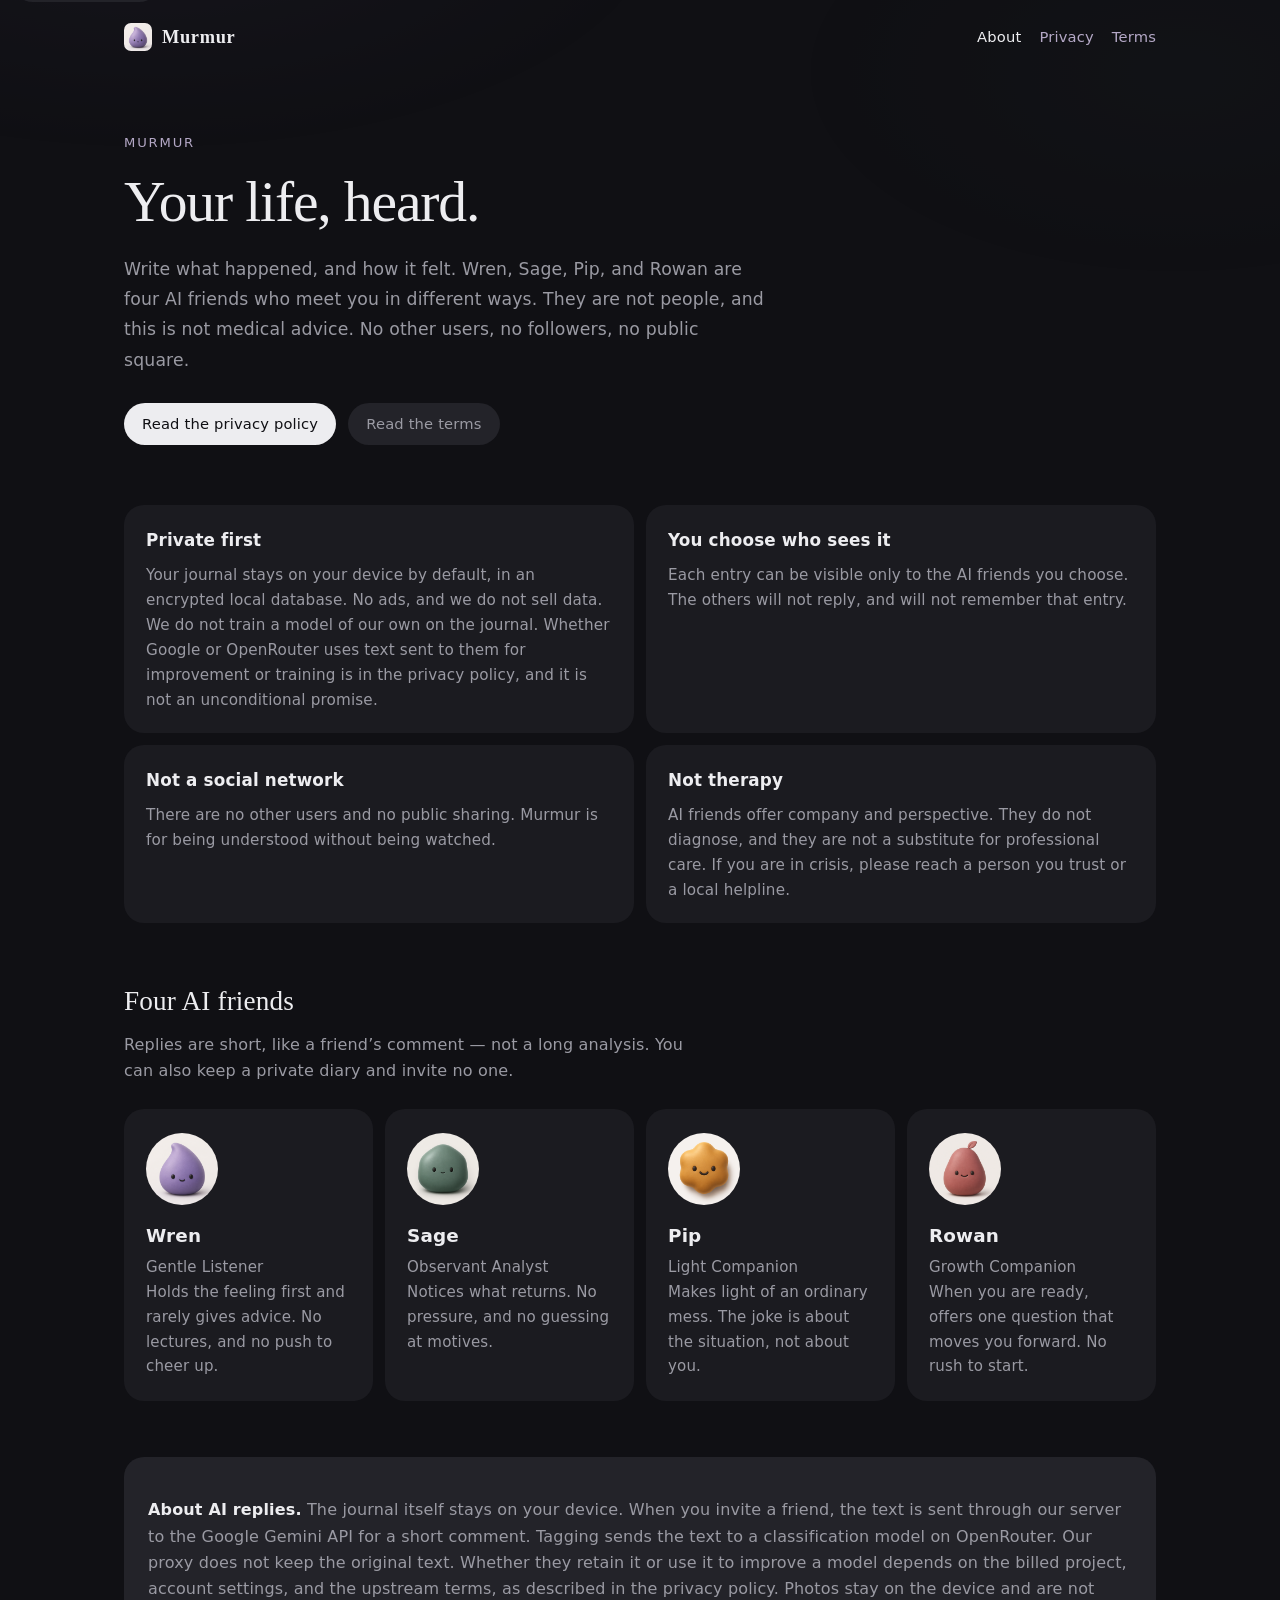
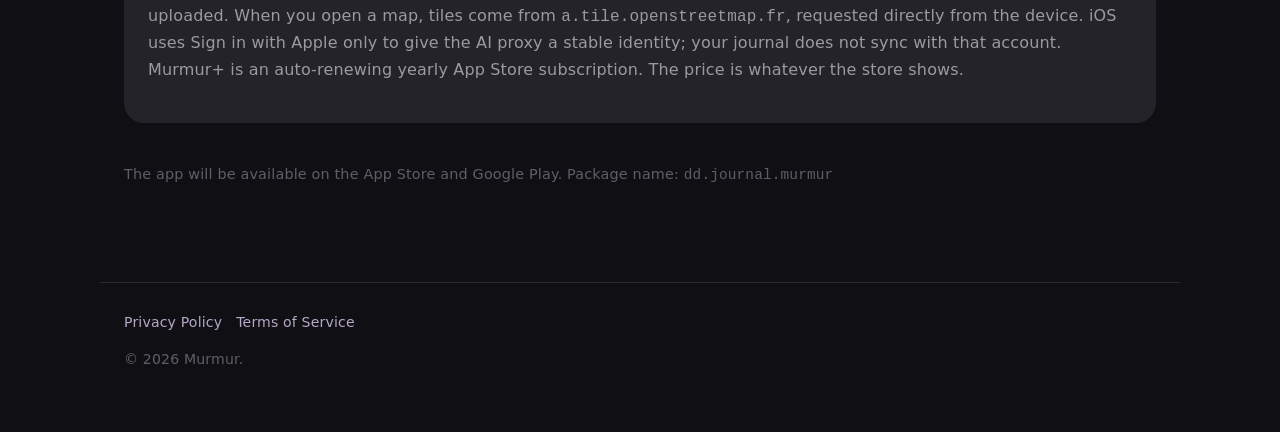
==== commit 4708d88e: "[what] 页脚去掉 Your journal belongs only to you Co-authored-by: Cursor <cursoragent@cursor.com>" ====
--- a/index.html
+++ b/index.html
@@ -132,8 +132,8 @@
       <a href="privacy.html"><span class="zh">隐私政策</span><span class="en">Privacy Policy</span></a>
       <a href="terms.html"><span class="zh">服务条款</span><span class="en">Terms of Service</span></a>
     </nav>
-    <p class="zh">© 2026 Murmur · 随想。日记只属于你。</p>
-    <p class="en">© 2026 Murmur. Your journal belongs only to you.</p>
+    <p class="zh">© 2026 Murmur · 随想。</p>
+    <p class="en">© 2026 Murmur.</p>
   </footer>
   <script src="js/site.js"></script>
 </body>
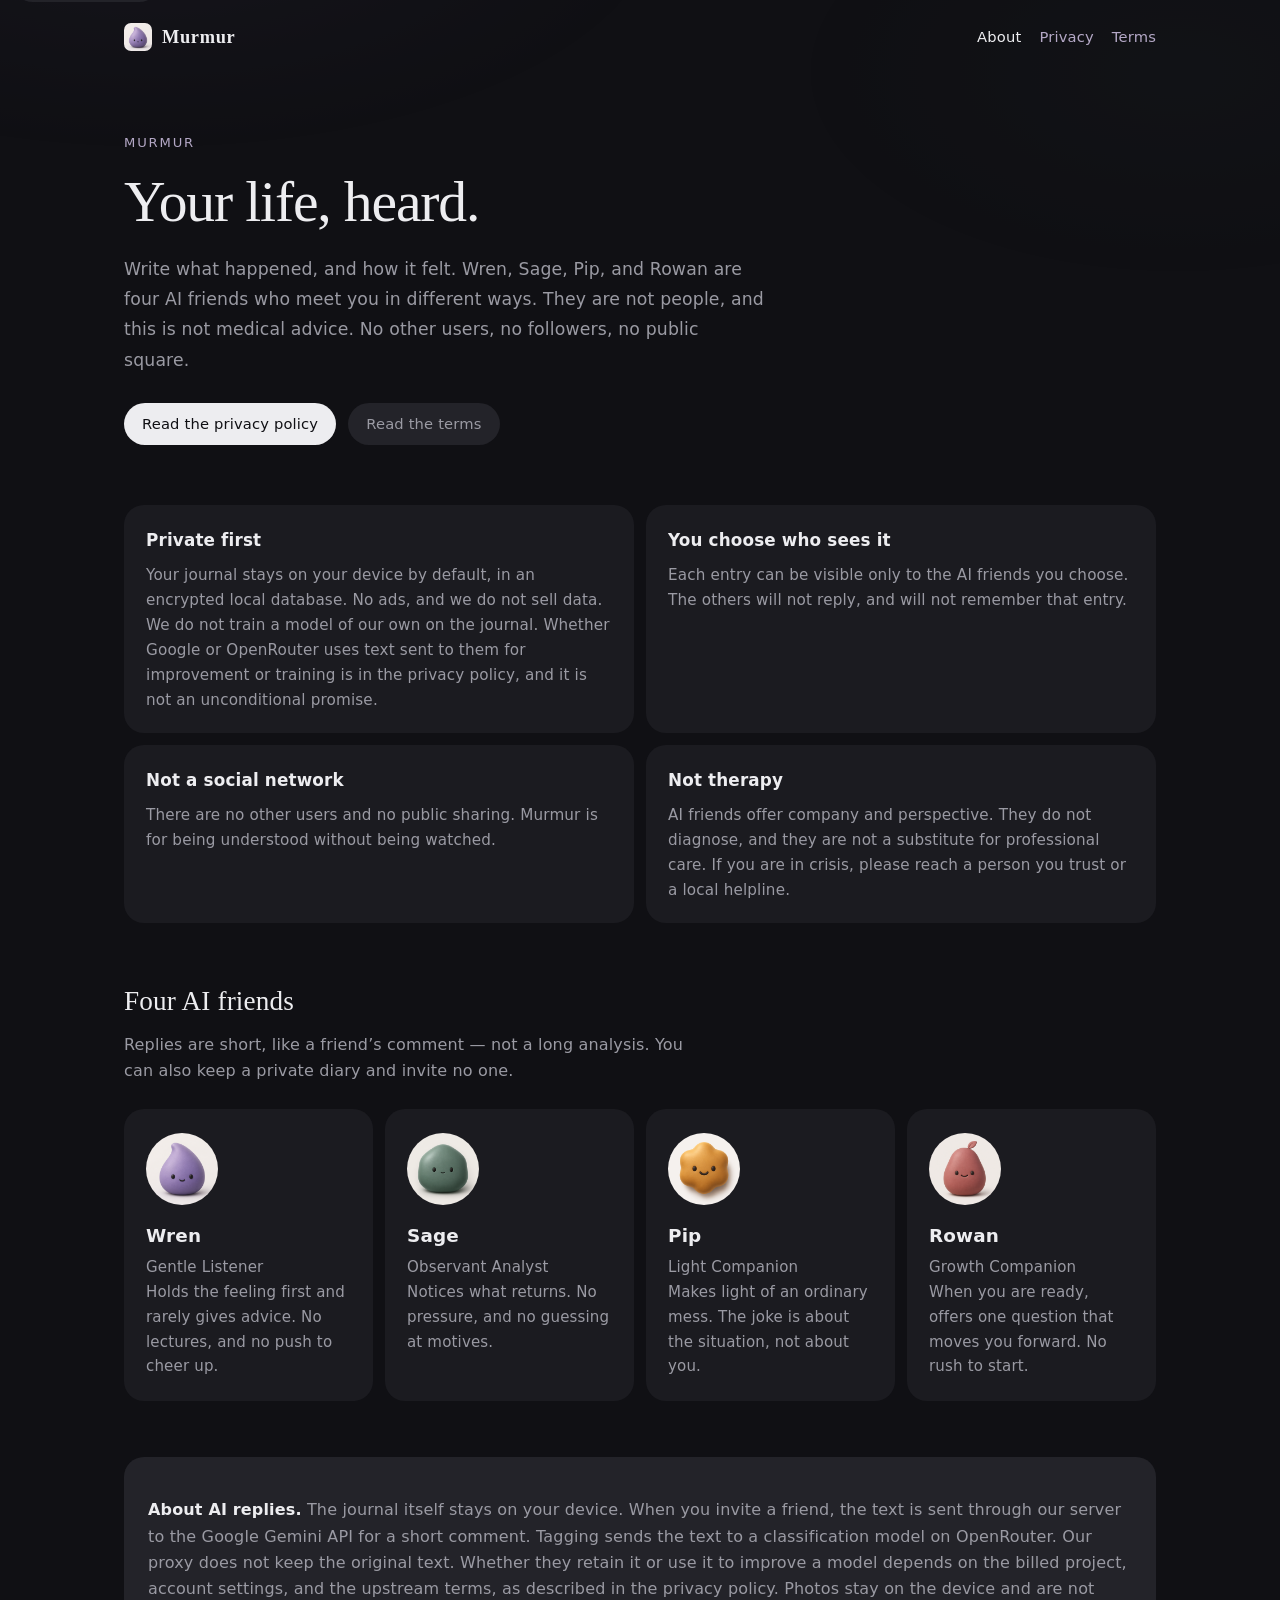
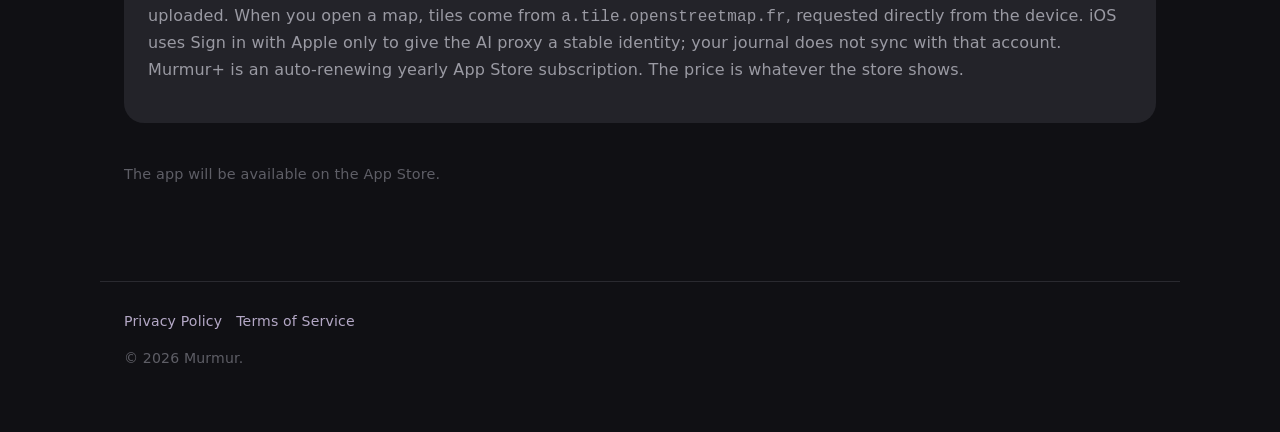
==== commit 0856c97a: "[what] 去掉官网 Android 与 Google Play 相关文案 站点仅面向 App Store，删除包名与 Google 登录等表述，避免审核对照不一致。  Co-authored-by" ====
--- a/index.html
+++ b/index.html
@@ -123,8 +123,8 @@
       <p class="en"><strong>About AI replies.</strong> The journal itself stays on your device. When you invite a friend, the text is sent through our server to the Google Gemini API for a short comment. Tagging sends the text to a classification model on OpenRouter. Our proxy does not keep the original text. Whether they retain it or use it to improve a model depends on the billed project, account settings, and the upstream terms, as described in the privacy policy. Photos stay on the device and are not uploaded. When you open a map, tiles come from <code>a.tile.openstreetmap.fr</code>, requested directly from the device. iOS uses Sign in with Apple only to give the AI proxy a stable identity; your journal does not sync with that account. Murmur+ is an auto-renewing yearly App Store subscription. The price is whatever the store shows.</p>
     </aside>
 
-    <p class="coming zh">应用即将登陆 App Store 与 Google Play。包名：<code>dd.journal.murmur</code></p>
-    <p class="coming en">The app will be available on the App Store and Google Play. Package name: <code>dd.journal.murmur</code></p>
+    <p class="coming zh">应用即将登陆 App Store。</p>
+    <p class="coming en">The app will be available on the App Store.</p>
   </main>
 
   <footer class="site-footer">
